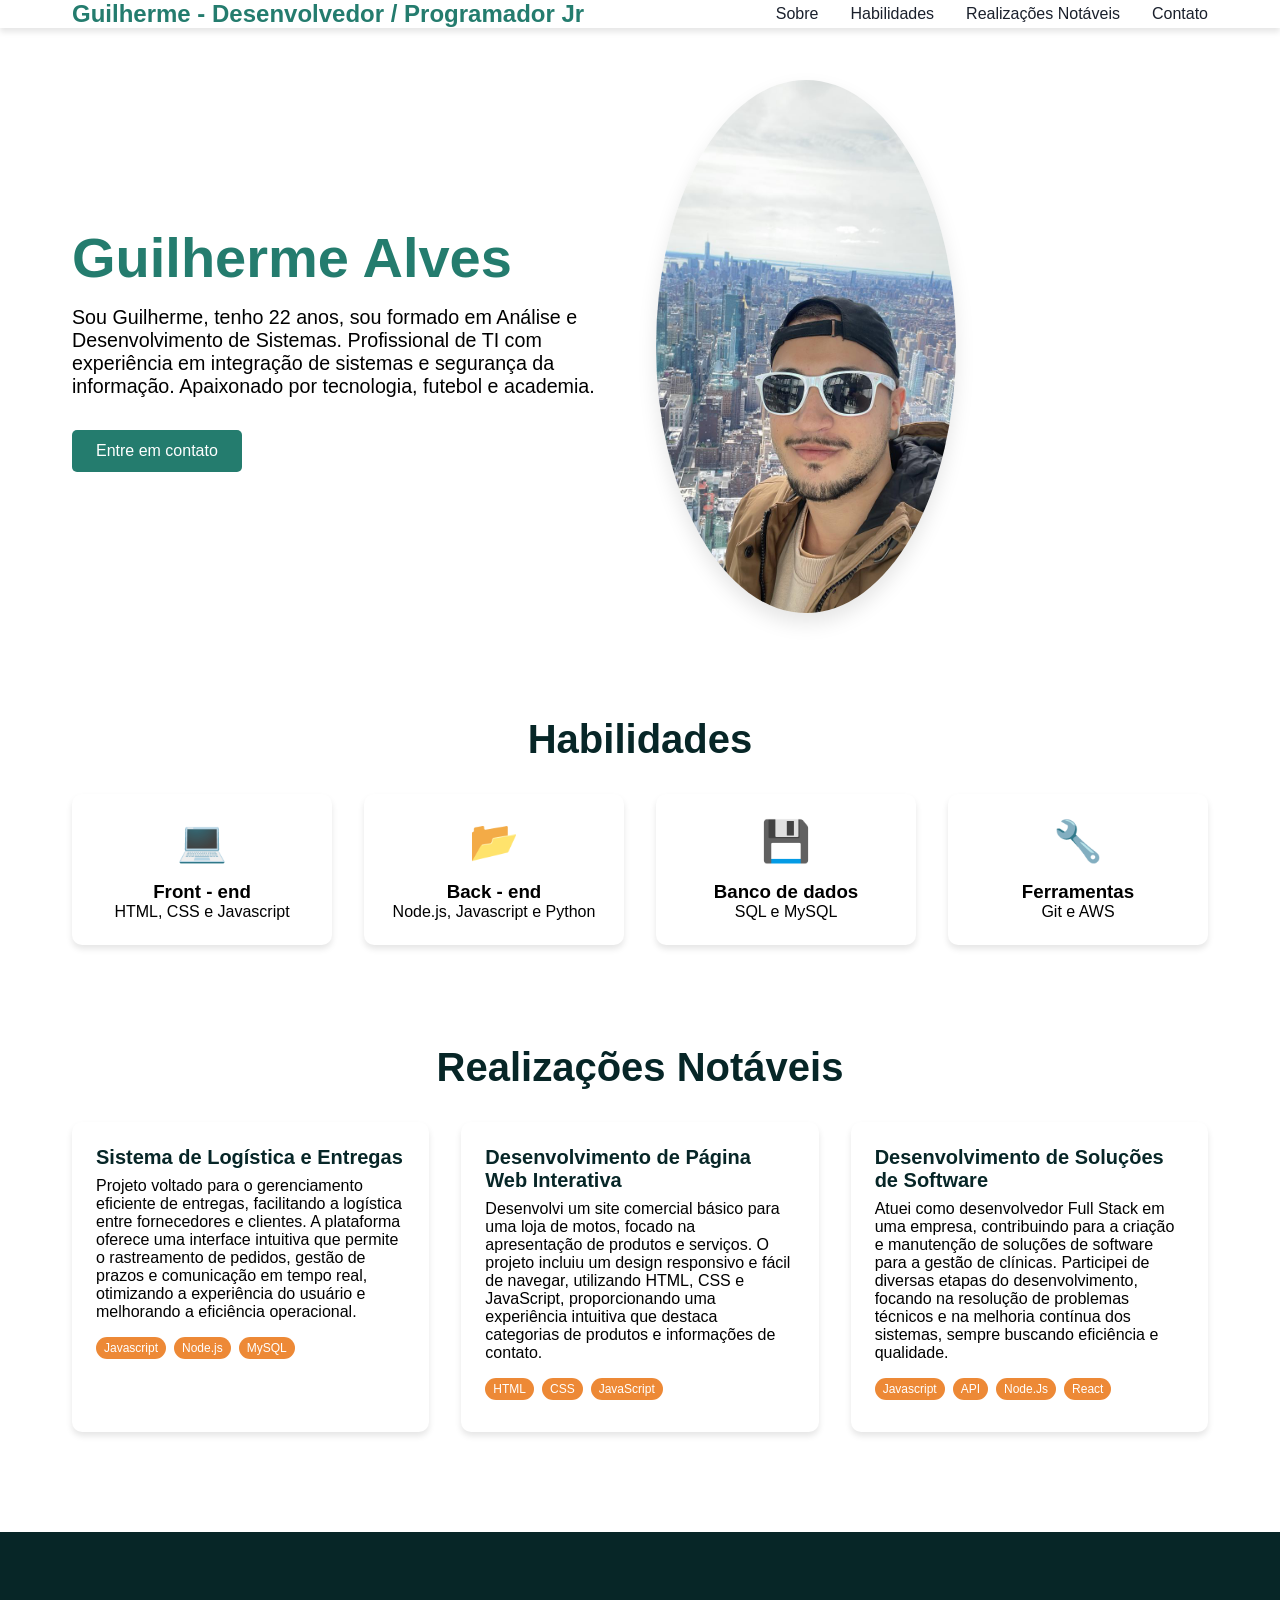
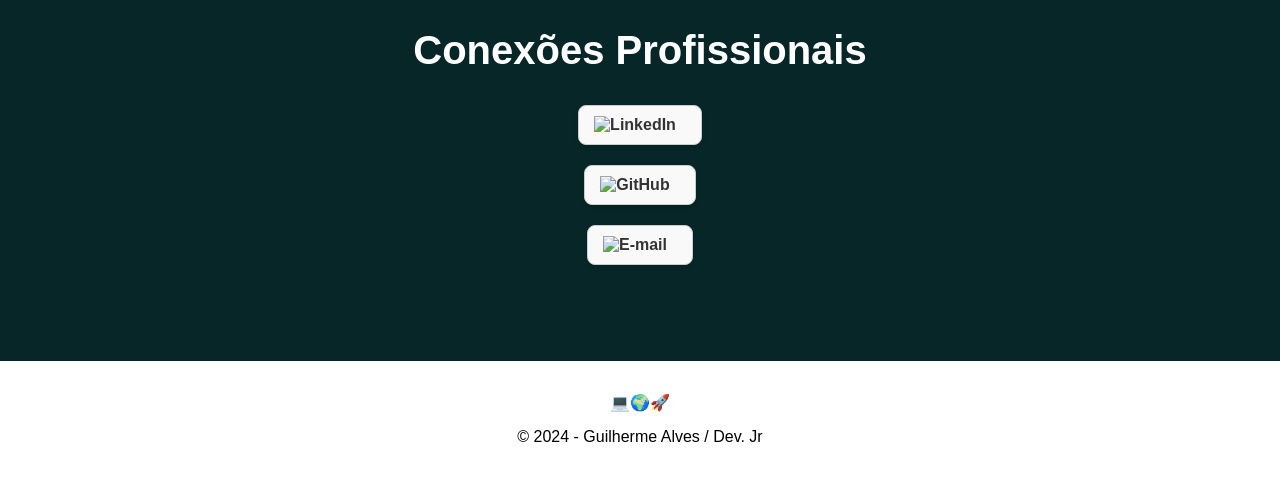
==== original-site.html @ a5584428 "Atualização completa: tema futurista, menu mobile corrigido, nova foto e seções" ====
<!DOCTYPE html>
<html lang="pt">
    <head>
        <title> Dev Jr - Guilherme Alves</title>
        <link rel="stylesheet" href="./styles.css">
    </head>
    <body>
        <header>
            <nav class="container">
                <div class="logo"> Guilherme - Desenvolvedor / Programador Jr </div>
                <ul class="nav-links">
                    <li> <a href="#sobre"> Sobre </a> </li>
                    <li> <a href="#skills"> Habilidades </a></li>
                    <li> <a href="#carreira"> Realizações Notáveis </a></li>
                    <li> <a href="#contato"> Contato </a></li>
                </ul>
            </nav>
        </header>
        <main>
            <section id="sobre" class="dev container fade-in">
                <div class="dev-texto">
                    <h1> Guilherme Alves</h1>
                    <p> Sou Guilherme, tenho 22 anos, sou formado em Análise e Desenvolvimento de Sistemas. Profissional de TI com experiência em integração de sistemas e segurança da informação. Apaixonado por tecnologia, futebol e academia. </p>
                    <a class="botao-de-contato" href="#contato"> Entre em contato </a>
                </div>
                <div class="dev-imagem">
                    <img src="PictureGuilherme.jpeg" class="imagem-perfil">
                </div>
            </section>

            <section id="skills" class="container fade-in">
                <h2> Habilidades </h2>
                <div class="skills-grid">
                    <div class="skill-item">
                        <div class="skill-icon">&#128187;</div>
                        <h3> Front - end </h3>
                        <p> HTML, CSS e  Javascript </p>
                    </div>
                    <div class="skill-item">
                        <div class="skill-icon">&#x1F4C2;</div>
                        <h3> Back - end </h3>
                        <p> Node.js, Javascript e Python </p>
                    </div>
                    <div class="skill-item">
                        <div class="skill-icon">&#x1F4BE;</div>
                        <h3> Banco de dados </h3>
                        <p> SQL e MySQL </p>
                    </div>
                    <div class="skill-item">
                        <div class="skill-icon">&#128295;</div>
                        <h3> Ferramentas </h3>
                        <p> Git e AWS </p>
                    </div>
                </div>
            </section>

            <section id="carreira" class="container fade-in">
                <h2> Realizações Notáveis </h2>
                <div class="carreira-grid">
                    <div class="carreira-card"> 
                        <h3 class="titulo-carreira"> Sistema de Logística e Entregas </h3>
                        <p> Projeto voltado para o gerenciamento eficiente de entregas, facilitando a logística entre fornecedores e clientes. A plataforma oferece uma interface intuitiva que permite o rastreamento de pedidos, gestão de prazos e comunicação em tempo real, otimizando a experiência do usuário e melhorando a eficiência operacional. </p>
                        <div class="carreira-tags">
                            <span> Javascript </span>
                            <span> Node.js </span>
                            <span> MySQL </span>
                        </div>
                    </div>
                    <div class="carreira-card">
                        <h3 class="titulo-carreira"> Desenvolvimento de Página Web Interativa</h3>
                        <p> Desenvolvi um site comercial básico para uma loja de motos, focado na apresentação de produtos e serviços. O projeto incluiu um design responsivo e fácil de navegar, utilizando HTML, CSS e JavaScript, proporcionando uma experiência intuitiva que destaca categorias de produtos e informações de contato. </p>
                        <div  class="carreira-tags">
                            <span> HTML </span>
                            <span> CSS </span>
                            <span> JavaScript </span>
                        </div>

                    </div>
                    <div class="carreira-card">
                        <h3 class="titulo-carreira"> Desenvolvimento de Soluções de Software </h3>
                        <p> Atuei como desenvolvedor Full Stack em uma empresa, contribuindo para a criação e manutenção de soluções de software para a gestão de clínicas. Participei de diversas etapas do desenvolvimento, focando na resolução de problemas técnicos e na melhoria contínua dos sistemas, sempre buscando eficiência e qualidade. </p>
                        <div class="carreira-tags">
                            <span> Javascript </span>
                            <span> API </span>
                            <span> Node.Js </span>
                            <span> React </span>
                        </div>
                    </div>
                </div>
            </section>

            <section id="contato" class="contato fade-in">
                <h2 class="titulo-contato">Conexões Profissionais</h2>
                <div class="contato-widgets">
                    <div class="widget">
                        <a href="https://www.linkedin.com/in/guilherme-rodrigues-alves-1662601a3/" target="_blank" class="widget-link">
                            <img src="https://upload.wikimedia.org/wikipedia/commons/0/01/LinkedIn_Logo.svg" alt="LinkedIn" class="widget-icon">
                        </a>
                    </div>
                    <div class="widget">
                        <a href="https://github.com/alvvesgui" target="_blank" class="widget-link">
                            <img src="https://upload.wikimedia.org/wikipedia/commons/9/91/Octicons-mark-github.svg" alt="GitHub" class="widget-icon">
                        </a>
                    </div>
                    <div class="widget">
                        <a href="mailto:guigaralves@gmail.com" class="widget-link">
                            <img src="https://img.shields.io/badge/Gmail-D14836?style=for-the-badge&logo=gmail&logoColor=white.svg" alt="E-mail" class="widget-icon">
                        </a>
                    </div>
                </div>
            </section>

            <footer>
                <ul class="icones-footer">
                    <li>&#128187;</li>
                    <li>&#x1F30D;</li>
                    <li>&#x1F680;</li>
                </ul>
                <p>&copy;  2024  - Guilherme Alves / Dev. Jr </p>
            </footer>
        </main>
    </body>
</html>
---- styles.css ----
*, *::before, *::after {
    margin: 0;
    padding: 0;
    box-sizing: border-box;
}


:root {
    --cor-de-fundo: #f0f4f8;
    --cor-de-texto: #1a202c;
    --cor-primaria: #247c6e;
    --cor-secundaria: #072627;
    --cor-de-fundo-card: #ffffff;
    --cor-auxiliar: #ed8936;
    --fonte: 'Inter', Arial, sans-serif;
    --transicao: all 0.3s ease;
}

body {
    font-family: var(--fonte)
}

.container {
    max-width: 1200px;
    margin: 0 auto;
    padding: 0 2rem;
}

h2 {
    font-size: 2.5rem;
    margin-bottom: 2rem;
    text-align: center;
    color: var(--cor-secundaria)
}

header {
    background-color: var(--cor-de-fundo-card);
    box-shadow: 0 4px 6px rgba(0, 0, 0, 0.1);
    position: fixed;
    width: 100%;
    top: 0;
    z-index: 1000;
}

nav {
    display: flex;
    justify-content: space-between;
    align-items: center;
    padding: 1rem 0;
}


.logo {
    font-size: 1.5rem;
    font-weight: bold;
    color: var(--cor-primaria)
}

.nav-links {
    display: flex;
    list-style: none;
}

.nav-links li {
    margin-left: 2rem;
}

.nav-links a {
    color: var(--cor-de-texto);
    text-decoration: none;
    transition: var(--transicao);
}

.nav-links a:hover {
    color: var(--cor-primaria);
}

main {
    margin-top: 5rem;
}
 
section {
    padding: 6rem 0;
}

.dev {
    display: grid;
    grid-template-columns: 1fr 1fr;
    gap: 2rem;
    align-items: center;
}

.dev-texto h1 {
    font-size: 3.5rem;
    margin-bottom: 1rem;
    color: var(--cor-primaria)
}

.dev-texto p {
    font-size: 1.23rem;
    margin-bottom: 2rem;
}

.botao-de-contato {
    display: inline-block;
    background-color: var(--cor-primaria);
    color: white;
    padding: 0.75rem 1.5rem;
    border-radius: 5px;
    text-decoration: none;
    transition: var(--transicao);
}

.botao-de-contato:hover {
    background-color: var(--cor-secundaria);
}

.dev-image {
    position: relative;
}

.imagem-perfil {
    width: 100%;
    max-width: 300px;
    height: auto;
    border-radius: 50%;
    object-fit: cover;
    box-shadow: 0 10px 20px rgba(0, 0, 0, 0.1);
}

.skills-grid {
    display: grid;
    grid-template-columns: repeat(auto-fit, minmax(150px, 1fr));
    gap: 2rem;
}

.skill-item {
    background-color: var(--cor-de-fundo-card);
    padding: 1.5rem;
    border-radius: 10px;
    text-align: center;
    box-shadow: 0 4px 6px  rgba(0,0,0,0.1);
    transition: var(--transicao);
}

.skill-item:hover {
    transform: translateY(-5px);
}

.skill-icon {
    font-size: 2.5rem;
    margin-bottom: 1rem;
}

#carreira, #skills {
    margin-top: 100px;
    margin-bottom: 100px;
}

.carreira-grid {
    display: grid;
    grid-template-columns: repeat(auto-fit, minmax(300px, 1fr));
    gap: 2rem;
}

.carreira-card {
    background-color: var(--cor-de-fundo-card);
    border-radius: 10px;
    box-shadow: 0 4px 6px rgba(0,0,0,0.1);
    transition: var(--transicao);
    padding: 1.5rem;
}

.carreira-card:hover {
    transform: translateY(-5px);
}

.titulo-carreira {
    font-size: 1.25rem;
    margin-bottom: 0.5rem;
    color: var(--cor-secundaria);
}

.carreira-tags {
    display: flex;
    flex-wrap:  wrap;
    margin-top: 1rem;
}

.carreira-tags span {
    background-color: var(--cor-auxiliar);
    color: white;
    padding: 0.25rem 0.5rem;
    border-radius: 20px;
    font-size: 0.75rem;
    margin-right: 0.5rem;
    margin-bottom: 0.5rem;
}

.contato {
    background-color: var(--cor-secundaria);
    color: white;
}

.contato-form {
    max-width: 600px;
    margin: 0 auto;
}

.contato-widgets {
    display: flex;
    flex-direction: column;
    align-items: center; /* Centraliza os itens horizontalmente */
    gap: 20px; /* Espaço entre os widgets */
    margin-top: 20px; /* Espaçamento acima dos widgets */
}

.widget {
    display: flex;
    align-items: center;
    background-color: #f9f9f9; /* Fundo claro */
    border: 1px solid #ccc; /* Borda cinza clara */
    border-radius: 8px; /* Bordas arredondadas */
    padding: 10px 15px; /* Espaçamento interno */
    box-shadow: 0 2px 4px rgba(0, 0, 0, 0.1); /* Sombra suave */
    transition: transform 0.2s; /* Transição suave para hover */
}

.widget:hover {
    transform: translateY(-2px); /* Levanta o widget ao passar o mouse */
}

.widget-link {
    text-decoration: none;
    color: #333; /* Cor do texto */
    font-weight: bold;
}

.widget-icon {
    width: 50px; /* Tamanho do ícone */
    height: 30px; /* Tamanho do ícone */
    margin-right: 10px; /* Espaçamento entre ícone e texto */
}

label {
    display: block;
    margin-bottom: 0.5rem;
}

input, textarea {
    width: 100%;
    padding: 0.75rem;
    border: 1px solid rgba(255, 255, 255, 0.2);
    border-radius: 5px;
    background-color: rgba(255, 255, 255, 0.1);
    color: white; 
}

button {
    background-color: var(--cor-auxiliar);
    color: white;
    padding: 0.75rem 1.5rem;
    border: none;
    border-radius: 5px;
    cursor: pointer; 
}

.titulo-contato {
    color: white;
}

footer {
    background-color: var(--cor-de-fundo-card);
    text-align: center;
    padding: 2rem 0;
}

.icones-footer {
    display: flex;
    justify-content: center;
    list-style: none;
    margin-bottom: 1rem;
}

@keyframes fade {
    from { opacity: 0; transform: translateY(20px); }
    to { opacity: 1; transform: translateY(0); }
}

.fade-in {
    animation: fade 1s ease-out;
}
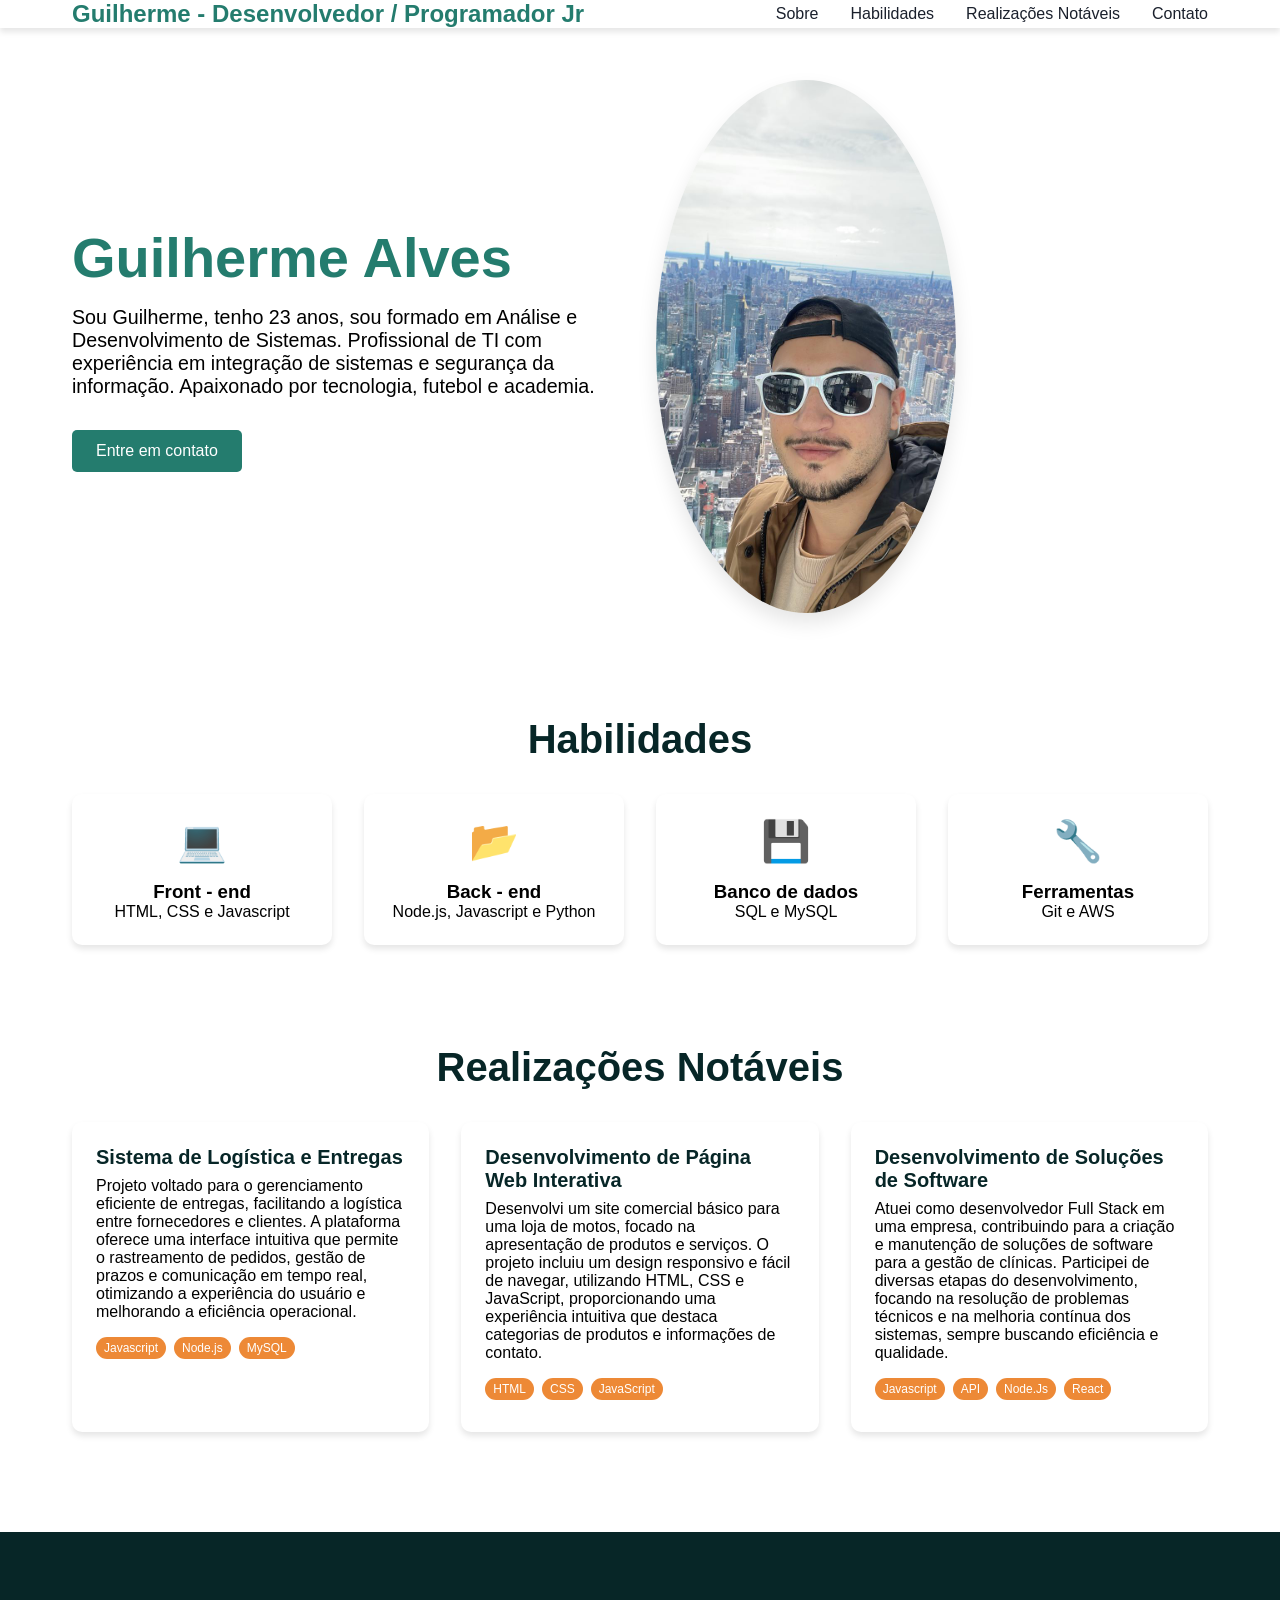
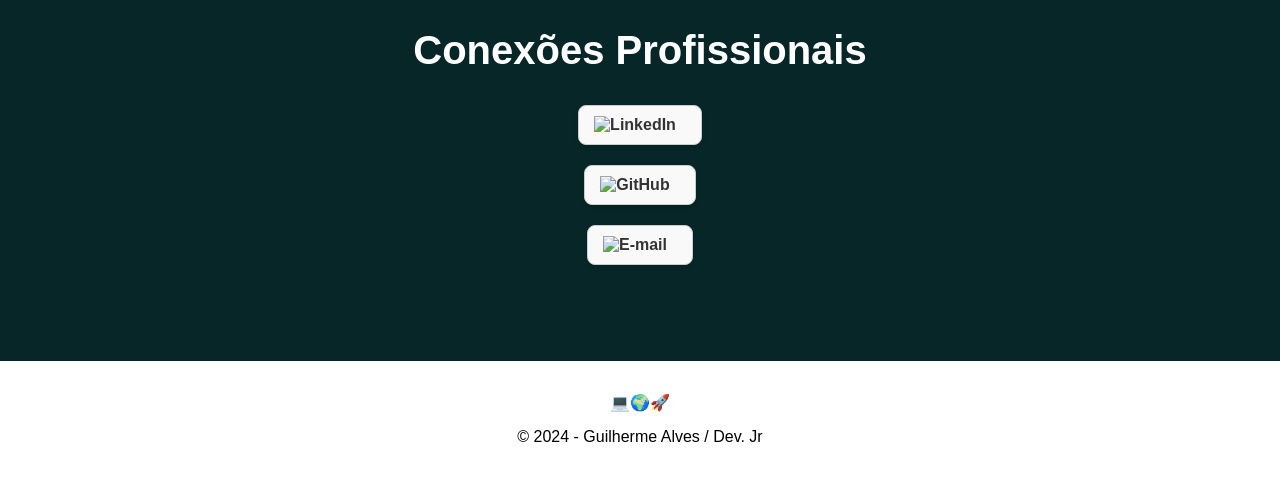
==== commit 135d3b72: "Atualizando idade no portfolio" ====
--- a/original-site.html
+++ b/original-site.html
@@ -20,7 +20,7 @@
             <section id="sobre" class="dev container fade-in">
                 <div class="dev-texto">
                     <h1> Guilherme Alves</h1>
-                    <p> Sou Guilherme, tenho 22 anos, sou formado em Análise e Desenvolvimento de Sistemas. Profissional de TI com experiência em integração de sistemas e segurança da informação. Apaixonado por tecnologia, futebol e academia. </p>
+                    <p> Sou Guilherme, tenho 23 anos, sou formado em Análise e Desenvolvimento de Sistemas. Profissional de TI com experiência em integração de sistemas e segurança da informação. Apaixonado por tecnologia, futebol e academia. </p>
                     <a class="botao-de-contato" href="#contato"> Entre em contato </a>
                 </div>
                 <div class="dev-imagem">
